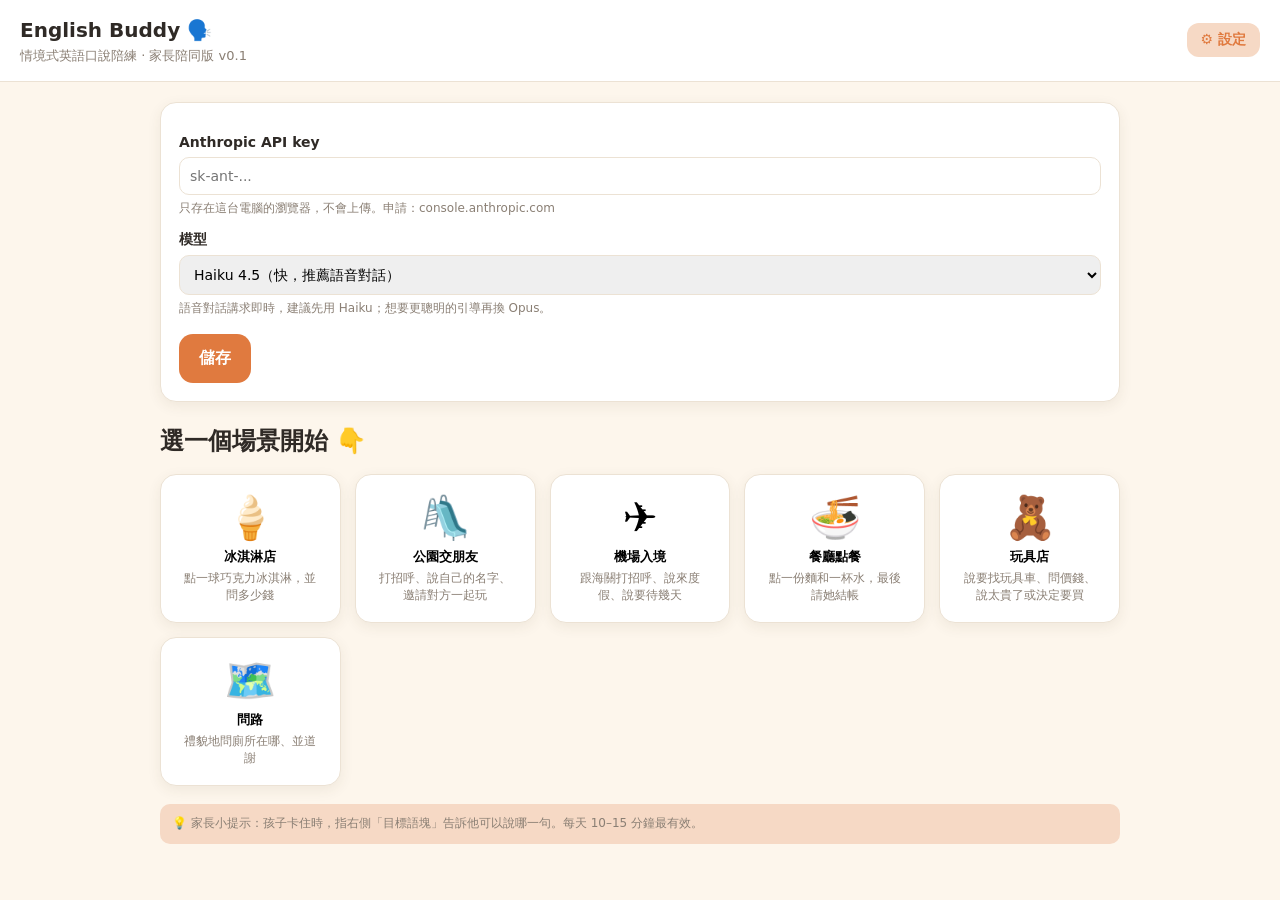
==== english-buddy/index.html @ 173779db "新增 English Buddy：情境式英語口說陪練雛形 (v0.1) - 語音為主、家長陪同的單頁網頁，與 cebu-trip 互不干擾 - 6 個情境場景（冰淇淋店/公園交朋友/機場/餐廳/玩具店" ====
<!DOCTYPE html>
<html lang="zh-Hant">
<head>
  <meta charset="utf-8" />
  <meta name="viewport" content="width=device-width, initial-scale=1" />
  <title>English Buddy 🗣️ 英語口說陪練</title>
  <link rel="stylesheet" href="styles.css" />
</head>
<body>
  <header>
    <div>
      <h1>English Buddy 🗣️</h1>
      <div class="sub">情境式英語口說陪練 · 家長陪同版 v0.1</div>
    </div>
    <button id="settingsBtn" class="btn-ghost">⚙️ 設定</button>
  </header>

  <main>
    <!-- 設定面板 -->
    <section id="settings" class="hidden">
      <label for="apiKeyInput">Anthropic API key</label>
      <input id="apiKeyInput" type="password" placeholder="sk-ant-..." autocomplete="off" />
      <div class="hint">只存在這台電腦的瀏覽器，不會上傳。申請：console.anthropic.com</div>

      <label for="modelSelect">模型</label>
      <select id="modelSelect"></select>
      <div class="hint">語音對話講求即時，建議先用 Haiku；想要更聰明的引導再換 Opus。</div>

      <div style="margin-top:16px;display:flex;gap:10px;">
        <button id="saveSettings" class="mic-btn">儲存</button>
      </div>
    </section>

    <!-- 場景選單 -->
    <section id="sceneMenu">
      <h2 style="margin:4px 0 14px;">選一個場景開始 👇</h2>
      <div id="sceneGrid" class="scene-grid"></div>
      <p class="parent-tip" style="margin-top:18px;">
        💡 家長小提示：孩子卡住時，指右側「目標語塊」告訴他可以說哪一句。每天 10–15 分鐘最有效。
      </p>
    </section>

    <!-- 對話畫面 -->
    <section id="playView" class="hidden">
      <button id="backBtn" class="back">← 換場景</button>
      <div class="play" style="margin-top:10px;">
        <div class="chat-wrap">
          <div class="chat-head">
            <strong id="chatTitle"></strong>
            <span id="chatTask" class="task"></span>
          </div>
          <div id="messages" class="messages"></div>
          <div class="composer">
            <button id="micBtn" class="mic-btn">🎤 我要說</button>
            <input id="textInput" type="text" placeholder="說不出來？也可以打字…" />
            <button id="sendBtn" class="send">送出</button>
          </div>
        </div>

        <aside class="side">
          <div class="panel">
            <h3>🎯 目標語塊</h3>
            <div id="chunkList"></div>
          </div>
          <div class="parent-tip">
            👂 = AI 說給他聽的次數　🗣️★ = 孩子自己說出來的次數。越多星星，代表越內化！
          </div>
        </aside>
      </div>
    </section>
  </main>

  <script src="scenes.js"></script>
  <script src="app.js"></script>
</body>
</html>
---- english-buddy/styles.css ----
:root {
  --bg: #fdf6ec;
  --card: #ffffff;
  --ink: #2f2a26;
  --muted: #8a7f74;
  --accent: #e07a3f;
  --accent-soft: #f6d9c5;
  --kid: #3b7dd8;
  --ai: #f0eada;
  --good: #4a9d5b;
  --line: #ece2d4;
  --shadow: 0 4px 14px rgba(80, 60, 40, 0.08);
}

* { box-sizing: border-box; }

body {
  margin: 0;
  font-family: "Noto Sans TC", "PingFang TC", system-ui, sans-serif;
  background: var(--bg);
  color: var(--ink);
  line-height: 1.6;
}

header {
  display: flex;
  align-items: center;
  justify-content: space-between;
  padding: 14px 20px;
  background: var(--card);
  border-bottom: 1px solid var(--line);
  position: sticky;
  top: 0;
  z-index: 10;
}

header h1 { font-size: 20px; margin: 0; }
header .sub { color: var(--muted); font-size: 13px; }

button {
  font-family: inherit;
  cursor: pointer;
  border: none;
  border-radius: 12px;
  transition: transform .06s ease, box-shadow .15s ease, background .15s;
}
button:active { transform: scale(0.97); }

.btn-ghost {
  background: var(--accent-soft);
  color: var(--accent);
  padding: 8px 14px;
  font-size: 14px;
  font-weight: 600;
}

main { max-width: 1000px; margin: 0 auto; padding: 20px; }

/* ---- 設定面板 ---- */
#settings {
  background: var(--card);
  border: 1px solid var(--line);
  border-radius: 16px;
  padding: 18px;
  margin-bottom: 20px;
  box-shadow: var(--shadow);
}
#settings.hidden { display: none; }
#settings label { display: block; font-weight: 600; margin: 10px 0 4px; font-size: 14px; }
#settings input, #settings select {
  width: 100%;
  padding: 10px;
  border: 1px solid var(--line);
  border-radius: 10px;
  font-family: inherit;
  font-size: 14px;
}
#settings .hint { color: var(--muted); font-size: 12px; margin-top: 4px; }

/* ---- 場景選單 ---- */
.scene-grid {
  display: grid;
  grid-template-columns: repeat(auto-fill, minmax(150px, 1fr));
  gap: 14px;
}
.scene-card {
  background: var(--card);
  border: 1px solid var(--line);
  border-radius: 16px;
  padding: 18px;
  text-align: center;
  box-shadow: var(--shadow);
}
.scene-card .emoji { font-size: 42px; }
.scene-card .name { font-weight: 700; margin-top: 6px; }
.scene-card .goal { color: var(--muted); font-size: 12px; margin-top: 4px; }
.scene-card:hover { box-shadow: 0 6px 18px rgba(80,60,40,.14); }

/* ---- 對話畫面 ---- */
.play { display: grid; grid-template-columns: 1fr 280px; gap: 18px; }
@media (max-width: 760px){ .play { grid-template-columns: 1fr; } }

.chat-wrap {
  background: var(--card);
  border: 1px solid var(--line);
  border-radius: 16px;
  box-shadow: var(--shadow);
  display: flex;
  flex-direction: column;
  min-height: 60vh;
}
.chat-head {
  padding: 14px 18px;
  border-bottom: 1px solid var(--line);
  display: flex; align-items: center; justify-content: space-between;
}
.chat-head .task { font-size: 13px; color: var(--muted); }
.chat-head .task b { color: var(--accent); }

.messages { flex: 1; overflow-y: auto; padding: 18px; display: flex; flex-direction: column; gap: 12px; }
.bubble { max-width: 80%; padding: 10px 14px; border-radius: 16px; font-size: 16px; }
.bubble.ai { background: var(--ai); align-self: flex-start; border-bottom-left-radius: 4px; }
.bubble.kid { background: var(--kid); color: #fff; align-self: flex-end; border-bottom-right-radius: 4px; }
.bubble .zh { display:block; font-size: 12px; color: var(--muted); margin-top: 4px; }
.bubble.kid .zh { color: #dfe9fb; }
.bubble.sys { align-self: center; background: transparent; color: var(--muted); font-size: 13px; }

.composer { padding: 14px; border-top: 1px solid var(--line); display: flex; gap: 10px; align-items: center; }
.mic-btn {
  background: var(--accent); color: #fff; font-size: 16px; font-weight: 700;
  padding: 14px 20px; border-radius: 14px; white-space: nowrap;
}
.mic-btn.listening { background: #c0392b; animation: pulse 1s infinite; }
@keyframes pulse { 0%,100%{opacity:1} 50%{opacity:.6} }
.composer input {
  flex: 1; padding: 12px; border: 1px solid var(--line); border-radius: 12px;
  font-family: inherit; font-size: 15px;
}
.composer .send { background: var(--accent-soft); color: var(--accent); font-weight: 700; padding: 12px 16px; }

/* ---- 進度側欄 ---- */
.side { display: flex; flex-direction: column; gap: 14px; }
.panel { background: var(--card); border: 1px solid var(--line); border-radius: 16px; padding: 16px; box-shadow: var(--shadow); }
.panel h3 { margin: 0 0 10px; font-size: 15px; }
.chunk { padding: 8px 0; border-bottom: 1px dashed var(--line); }
.chunk:last-child { border-bottom: none; }
.chunk .en { font-weight: 600; font-size: 14px; }
.chunk .zh { color: var(--muted); font-size: 12px; }
.chunk .meter { display: flex; gap: 8px; margin-top: 4px; font-size: 11px; color: var(--muted); }
.chunk.spoken .en { color: var(--good); }
.chunk .stars { letter-spacing: 1px; }

.parent-tip { font-size: 12px; color: var(--muted); background: var(--accent-soft); padding: 10px 12px; border-radius: 10px; }

.back { color: var(--accent); background: none; padding: 0; font-weight: 600; font-size: 14px; }
.hidden { display: none; }
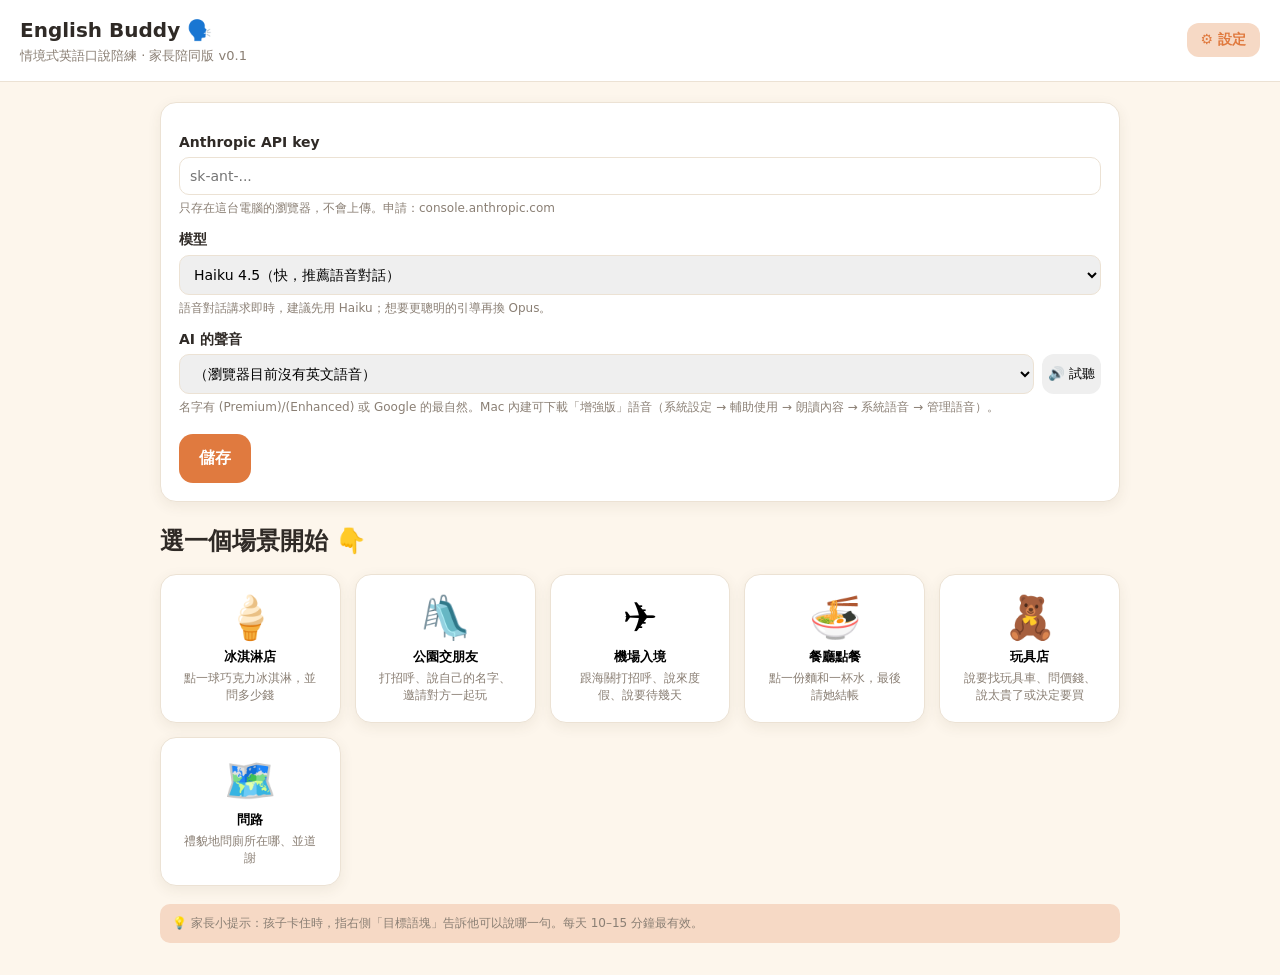
==== commit 9ec49f37: "改善 AI 語音：自動挑自然語音 + 語音選單與試聽 - 自動避開 Mac 內建沙啞/搞笑語音(Albert 等)，優先 Google US English、Premium/Enhanced、Sama" ====
--- a/english-buddy/index.html
+++ b/english-buddy/index.html
@@ -26,6 +26,13 @@
       <select id="modelSelect"></select>
       <div class="hint">語音對話講求即時，建議先用 Haiku；想要更聰明的引導再換 Opus。</div>
 
+      <label for="voiceSelect">AI 的聲音</label>
+      <div style="display:flex;gap:8px;">
+        <select id="voiceSelect" style="flex:1;"></select>
+        <button id="previewVoice" class="send" type="button">🔊 試聽</button>
+      </div>
+      <div class="hint">名字有 (Premium)/(Enhanced) 或 Google 的最自然。Mac 內建可下載「增強版」語音（系統設定 → 輔助使用 → 朗讀內容 → 系統語音 → 管理語音）。</div>
+
       <div style="margin-top:16px;display:flex;gap:10px;">
         <button id="saveSettings" class="mic-btn">儲存</button>
       </div>
@@ -49,6 +56,7 @@
             <strong id="chatTitle"></strong>
             <span id="chatTask" class="task"></span>
           </div>
+          <div id="stage" class="stage"></div>
           <div id="messages" class="messages"></div>
           <div class="composer">
             <button id="micBtn" class="mic-btn">🎤 我要說</button>
--- a/english-buddy/styles.css
+++ b/english-buddy/styles.css
@@ -154,3 +154,37 @@
 
 .back { color: var(--accent); background: none; padding: 0; font-weight: 600; font-size: 14px; }
 .hidden { display: none; }
+
+/* ---- 卡通舞台 ---- */
+.stage {
+  position: relative;
+  height: 150px;
+  overflow: hidden;
+  border-bottom: 1px solid var(--line);
+  flex-shrink: 0;
+}
+.stage .prop {
+  position: absolute;
+  user-select: none;
+  animation: floaty 4s ease-in-out infinite;
+}
+.avatar-wrap { position: absolute; left: 18px; bottom: 8px; text-align: center; }
+.avatar {
+  font-size: 62px;
+  line-height: 1;
+  display: inline-block;
+  animation: floaty 3s ease-in-out infinite;
+  transform-origin: bottom center;
+}
+.avatar.talking { animation: talk .35s ease-in-out infinite; }
+.avatar-name {
+  background: #fff;
+  border: 1px solid var(--line);
+  border-radius: 999px;
+  font-size: 12px;
+  font-weight: 700;
+  padding: 2px 10px;
+  margin-top: 4px;
+}
+@keyframes floaty { 0%, 100% { transform: translateY(0); } 50% { transform: translateY(-6px); } }
+@keyframes talk { 0%, 100% { transform: scale(1); } 50% { transform: scale(1.1) rotate(-3deg); } }
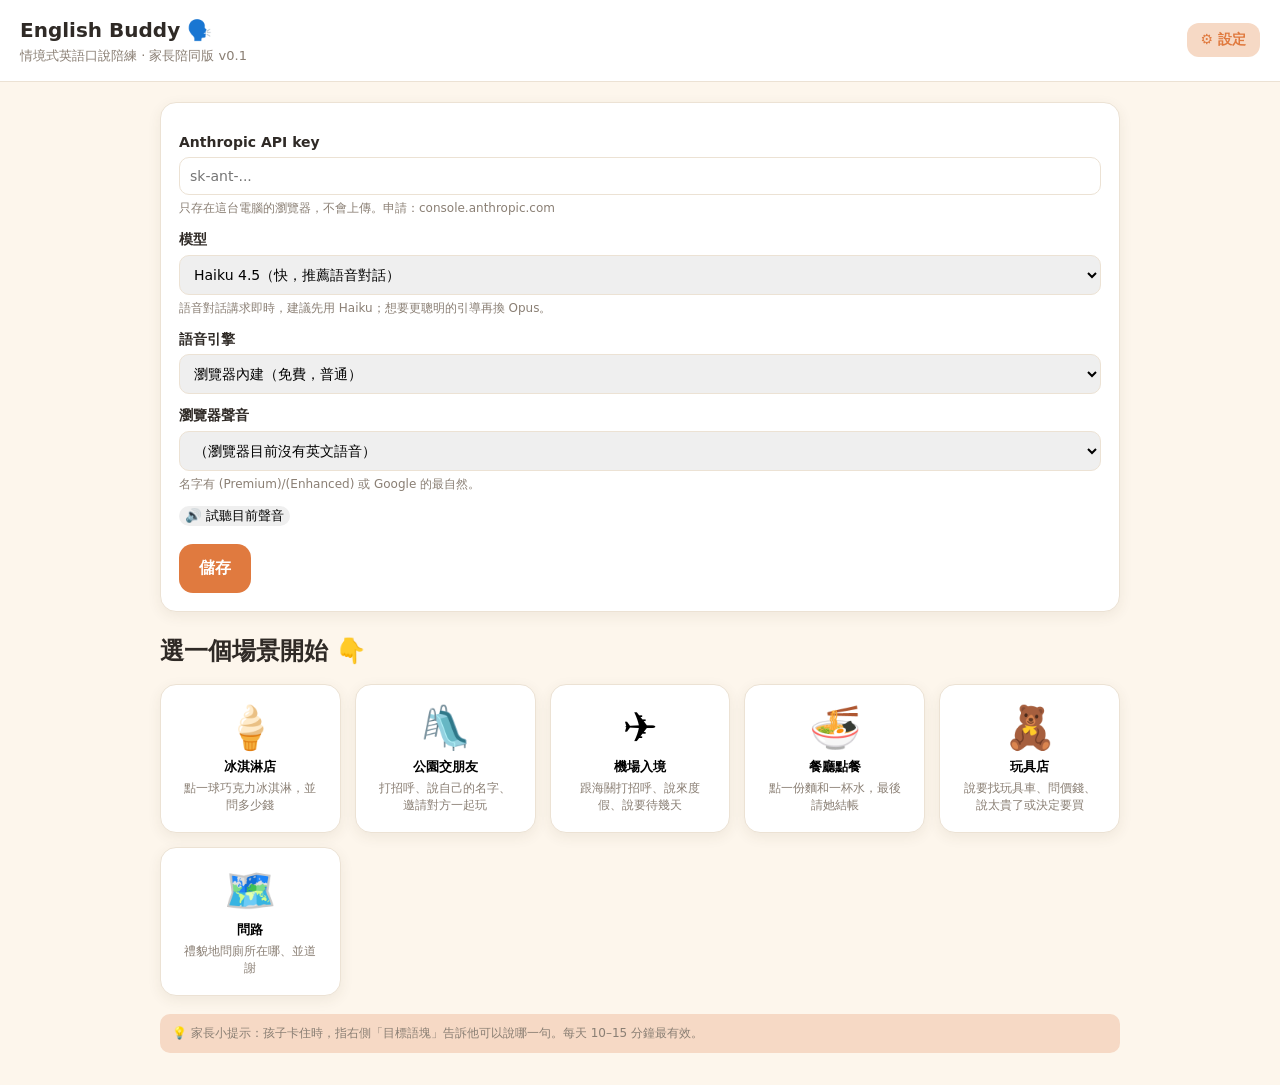
==== commit 1c1db7bf: "接上 OpenAI 真人語音 - 設定新增『語音引擎』：瀏覽器內建 / OpenAI 真人語音(gpt-4o-mini-tts) - OpenAI 路徑：自家瀏覽器直連，nova/shimmer/co" ====
--- a/english-buddy/index.html
+++ b/english-buddy/index.html
@@ -26,12 +26,31 @@
       <select id="modelSelect"></select>
       <div class="hint">語音對話講求即時，建議先用 Haiku；想要更聰明的引導再換 Opus。</div>
 
-      <label for="voiceSelect">AI 的聲音</label>
-      <div style="display:flex;gap:8px;">
-        <select id="voiceSelect" style="flex:1;"></select>
-        <button id="previewVoice" class="send" type="button">🔊 試聽</button>
+      <label for="ttsProvider">語音引擎</label>
+      <select id="ttsProvider">
+        <option value="browser">瀏覽器內建（免費，普通）</option>
+        <option value="openai">OpenAI 真人語音（最自然，需 OpenAI key）</option>
+      </select>
+
+      <!-- OpenAI 真人語音設定 -->
+      <div id="openaiBox" class="hidden">
+        <label for="openaiKeyInput">OpenAI API key</label>
+        <input id="openaiKeyInput" type="password" placeholder="sk-..." autocomplete="off" />
+        <div class="hint">只存在這台電腦的瀏覽器。申請：platform.openai.com → API keys（需先儲值）。</div>
+        <label for="openaiVoiceSelect">真人聲音</label>
+        <select id="openaiVoiceSelect"></select>
       </div>
-      <div class="hint">名字有 (Premium)/(Enhanced) 或 Google 的最自然。Mac 內建可下載「增強版」語音（系統設定 → 輔助使用 → 朗讀內容 → 系統語音 → 管理語音）。</div>
+
+      <!-- 瀏覽器語音設定 -->
+      <div id="browserBox">
+        <label for="voiceSelect">瀏覽器聲音</label>
+        <select id="voiceSelect"></select>
+        <div class="hint">名字有 (Premium)/(Enhanced) 或 Google 的最自然。</div>
+      </div>
+
+      <div style="margin-top:8px;">
+        <button id="previewVoice" class="send" type="button">🔊 試聽目前聲音</button>
+      </div>
 
       <div style="margin-top:16px;display:flex;gap:10px;">
         <button id="saveSettings" class="mic-btn">儲存</button>
